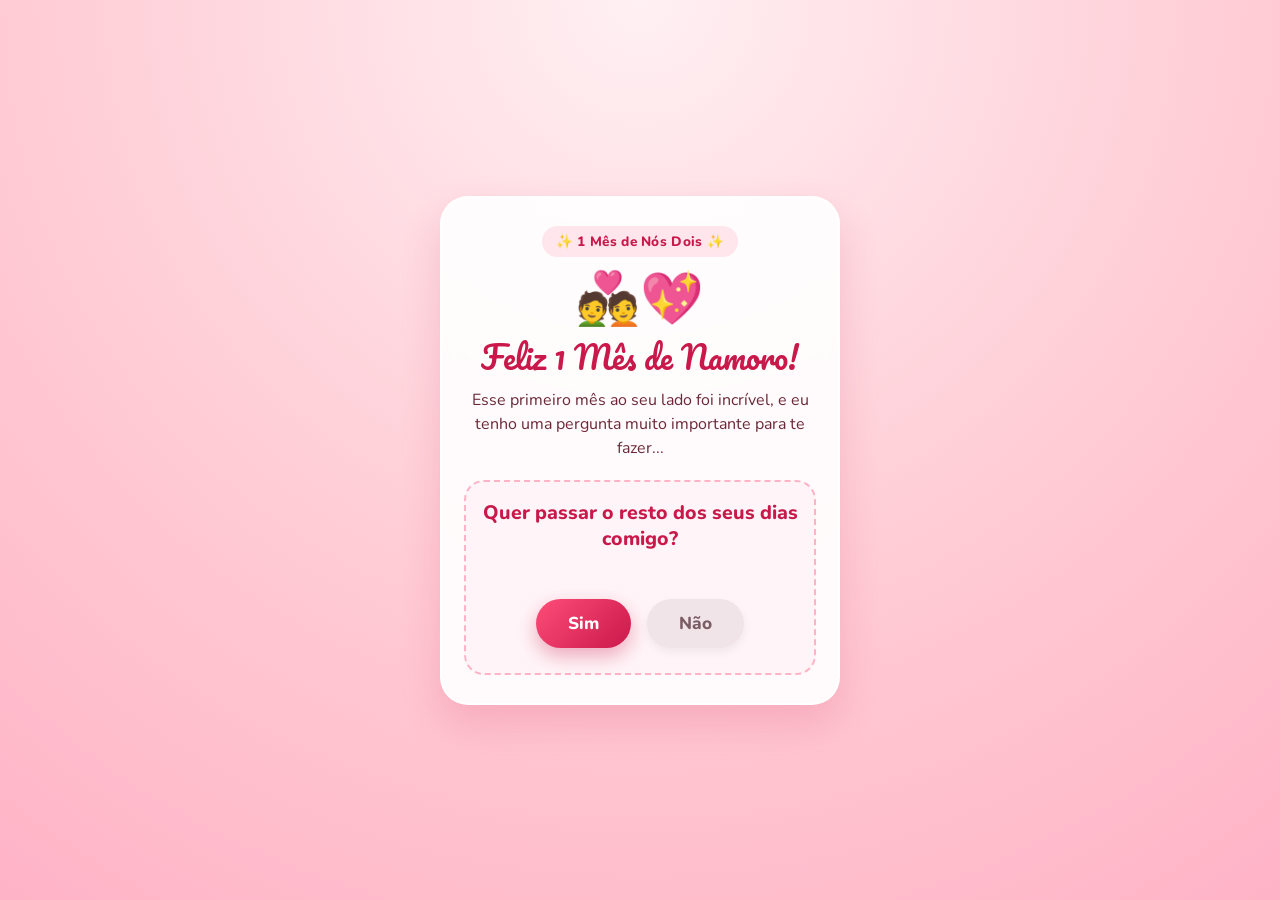
==== index.html @ 0c51f5ab "Site de 1 mes de namoro" ====
<!DOCTYPE html>
<html lang="pt-BR">
<head>
  <meta charset="UTF-8" />
  <meta name="viewport" content="width=device-width, initial-scale=1.0, maximum-scale=1.0, user-scalable=no" />
  <title>Feliz 1 Mês de Namoro! ❤️</title>
  <link rel="preconnect" href="https://fonts.googleapis.com">
  <link rel="preconnect" href="https://fonts.gstatic.com" crossorigin>
  <link href="https://fonts.googleapis.com/css2?family=Nunito:wght@500;700;800&family=Pacifico&display=swap" rel="stylesheet">
  <link rel="stylesheet" href="style.css" />
</head>
<body>
  <!-- Corações flutuantes de fundo -->
  <div class="hearts-bg" id="hearts-bg" aria-hidden="true"></div>

  <!-- Card Principal do Pedido -->
  <main class="card" id="main-card">
    <div class="badge">✨ 1 Mês de Nós Dois ✨</div>
    <div class="hero-emoji" aria-hidden="true">💑💖</div>
    <h1 class="title">Feliz 1 Mês de Namoro!</h1>
    <p class="subtitle">
      Esse primeiro mês ao seu lado foi incrível, e eu tenho uma pergunta muito importante para te fazer...
    </p>

    <div class="question-box">
      <h2 class="question">Quer passar o resto dos seus dias comigo?</h2>
      <p class="hint" id="tap-hint"></p>

      <div class="buttons-area" id="buttons-area">
        <button type="button" class="btn btn-yes" id="btn-yes">Sim</button>
        <button type="button" class="btn btn-no" id="btn-no">Não</button>
      </div>
    </div>
  </main>

  <!-- Card de Comemoração (aparece após apertar "Sim" 5 vezes) -->
  <section class="card celebration-card hidden" id="celebration-card">
    <div class="badge">🎉 Oficialmente Para Sempre! 🎉</div>
    <div class="hero-emoji pulse" aria-hidden="true">🥰💍❤️</div>
    <h1 class="title">Eu sabia que você diria SIM!</h1>
    <p class="subtitle">
      Você insistiu 5 vezes e provou que quer mesmo! 😂❤️<br /><br />
      Obrigado por fazer esse primeiro mês ser tão especial. Que seja apenas o começo de uma vida inteira juntos. Eu te amo!
    </p>
    <div class="love-counter">
      <span>1 Mês</span>
      <span class="infinity">➔ ∞</span>
    </div>
  </section>

  <script src="script.js"></script>
</body>
</html>
---- style.css ----
* {
  box-sizing: border-box;
  margin: 0;
  padding: 0;
  -webkit-tap-highlight-color: transparent;
}

:root {
  --pink-light: #ffe5ec;
  --pink-mid: #ffb3c6;
  --pink-strong: #ff4d79;
  --pink-dark: #c9184a;
  --text-dark: #4a1525;
  --white: #ffffff;
}

body {
  min-height: 100dvh;
  width: 100%;
  overflow: hidden;
  font-family: 'Nunito', sans-serif;
  background: radial-gradient(circle at top, #fff0f3 0%, #ffccd5 55%, #ffb3c6 100%);
  color: var(--text-dark);
  display: flex;
  align-items: center;
  justify-content: center;
  padding: 20px;
  position: relative;
  user-select: none;
}

/* Fundo da página triste */
body.sad-page {
  background: radial-gradient(circle at top, #eef2f7 0%, #d8e1eb 60%, #b8c6d8 100%);
  color: #2b3a4a;
}

/* Corações subindo no fundo */
.hearts-bg {
  position: fixed;
  inset: 0;
  pointer-events: none;
  z-index: 0;
  overflow: hidden;
}

.floating-heart {
  position: absolute;
  bottom: -40px;
  font-size: 1.5rem;
  opacity: 0.65;
  animation: floatUp linear forwards;
}

@keyframes floatUp {
  0% {
    transform: translateY(0) scale(0.8) rotate(0deg);
    opacity: 0;
  }
  15% {
    opacity: 0.7;
  }
  100% {
    transform: translateY(-110dvh) scale(1.25) rotate(25deg);
    opacity: 0;
  }
}

/* Card central */
.card {
  position: relative;
  z-index: 1;
  background: rgba(255, 255, 255, 0.9);
  backdrop-filter: blur(10px);
  border: 2px solid rgba(255, 255, 255, 0.95);
  border-radius: 28px;
  padding: 28px 22px;
  width: 100%;
  max-width: 400px;
  text-align: center;
  box-shadow: 0 18px 40px rgba(201, 24, 74, 0.16);
  animation: popIn 0.5s cubic-bezier(0.34, 1.56, 0.64, 1);
}

.hidden {
  display: none !important;
}

@keyframes popIn {
  from {
    opacity: 0;
    transform: scale(0.88) translateY(12px);
  }
  to {
    opacity: 1;
    transform: scale(1) translateY(0);
  }
}

.badge {
  display: inline-block;
  background: var(--pink-light);
  color: var(--pink-dark);
  font-weight: 800;
  font-size: 0.85rem;
  padding: 6px 14px;
  border-radius: 999px;
  margin-bottom: 14px;
  letter-spacing: 0.3px;
}

.hero-emoji {
  font-size: 3.2rem;
  margin-bottom: 10px;
  line-height: 1.1;
}

.pulse {
  animation: heartBeat 1.2s infinite ease-in-out;
}

@keyframes heartBeat {
  0%, 100% { transform: scale(1); }
  50% { transform: scale(1.12); }
}

.title {
  font-family: 'Pacifico', cursive;
  font-size: 1.95rem;
  color: var(--pink-dark);
  font-weight: 400;
  margin-bottom: 12px;
  line-height: 1.25;
}

.subtitle {
  font-size: 1rem;
  line-height: 1.5;
  color: #6b2737;
  margin-bottom: 20px;
}

.question-box {
  background: #fff5f8;
  border: 2px dashed var(--pink-mid);
  border-radius: 20px;
  padding: 18px 14px 22px;
}

.question {
  font-size: 1.22rem;
  font-weight: 800;
  color: var(--pink-dark);
  margin-bottom: 8px;
  line-height: 1.35;
}

.hint {
  min-height: 22px;
  font-size: 0.9rem;
  font-weight: 700;
  color: var(--pink-strong);
  margin-bottom: 14px;
  transition: opacity 0.2s ease;
}

.buttons-area {
  display: flex;
  align-items: center;
  justify-content: center;
  gap: 16px;
  min-height: 54px;
}

.btn {
  border: none;
  border-radius: 999px;
  padding: 13px 32px;
  font-family: 'Nunito', sans-serif;
  font-size: 1.08rem;
  font-weight: 800;
  cursor: pointer;
  transition: transform 0.18s ease, box-shadow 0.18s ease;
  touch-action: manipulation;
  text-decoration: none;
  display: inline-flex;
  align-items: center;
  justify-content: center;
}

.btn:active {
  transform: scale(0.95);
}

.btn-yes {
  background: linear-gradient(135deg, #ff4d79 0%, #c9184a 100%);
  color: var(--white);
  box-shadow: 0 8px 20px rgba(201, 24, 74, 0.35);
  z-index: 999;
}

/* Quando o botão Sim começa a fugir pela tela */
.btn-yes.fleeing {
  position: fixed;
  transition: left 0.22s cubic-bezier(0.34, 1.56, 0.64, 1),
              top 0.22s cubic-bezier(0.34, 1.56, 0.64, 1),
              transform 0.15s ease;
}

.btn-no {
  background: #f1e4e8;
  color: #7a5c65;
  box-shadow: 0 4px 10px rgba(0, 0, 0, 0.06);
}

.love-counter {
  display: inline-flex;
  align-items: center;
  gap: 10px;
  background: var(--pink-light);
  color: var(--pink-dark);
  padding: 10px 22px;
  border-radius: 999px;
  font-weight: 800;
  font-size: 1.15rem;
}

.infinity {
  font-size: 1.35rem;
}

/* Página do Não (carinha triste) */
.sad-card {
  box-shadow: 0 18px 40px rgba(43, 58, 74, 0.15);
}

.sad-face {
  font-size: 4.5rem;
  margin-bottom: 14px;
  animation: sadShake 2.2s infinite ease-in-out;
}

@keyframes sadShake {
  0%, 100% { transform: translateY(0) rotate(0deg); }
  25% { transform: translateY(4px) rotate(-4deg); }
  75% { transform: translateY(4px) rotate(4deg); }
}

.sad-title {
  font-size: 1.6rem;
  font-weight: 800;
  color: #2b3a4a;
  margin-bottom: 12px;
}

.sad-message {
  font-size: 1.05rem;
  line-height: 1.55;
  color: #4b5d70;
  margin-bottom: 24px;
}

.btn-back {
  background: linear-gradient(135deg, #ff4d79 0%, #c9184a 100%);
  color: var(--white);
  box-shadow: 0 8px 20px rgba(201, 24, 74, 0.3);
  width: 100%;
}
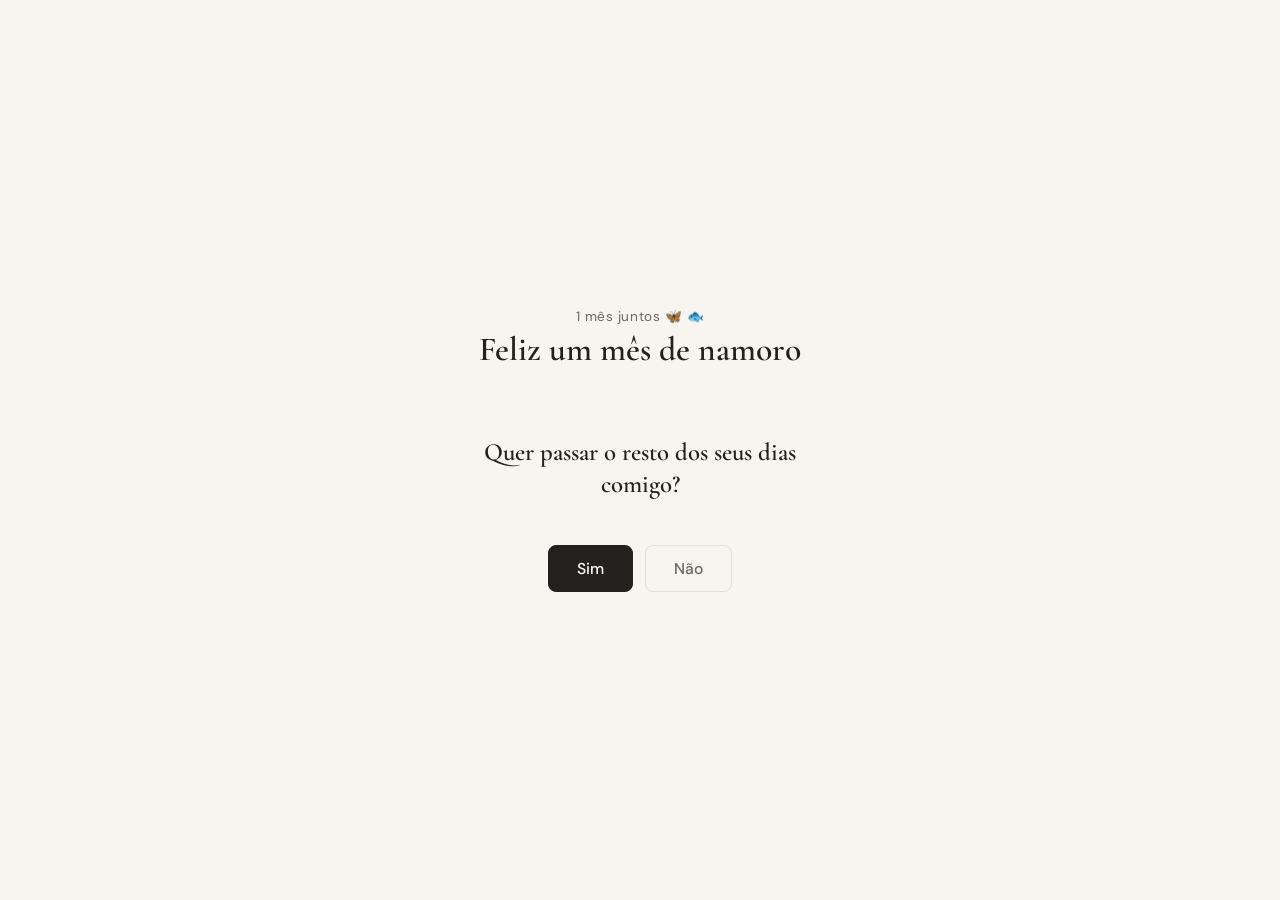
==== commit bbda382f: "Visual mais limpo estilo polaroid com borboleta e peixes" ====
--- a/index.html
+++ b/index.html
@@ -3,27 +3,34 @@
 <head>
   <meta charset="UTF-8" />
   <meta name="viewport" content="width=device-width, initial-scale=1.0, maximum-scale=1.0, user-scalable=no" />
-  <title>Feliz 1 Mês de Namoro! ❤️</title>
+  <title>1 Mês 🦋🐟</title>
   <link rel="preconnect" href="https://fonts.googleapis.com">
   <link rel="preconnect" href="https://fonts.gstatic.com" crossorigin>
-  <link href="https://fonts.googleapis.com/css2?family=Nunito:wght@500;700;800&family=Pacifico&display=swap" rel="stylesheet">
+  <link href="https://fonts.googleapis.com/css2?family=Cormorant+Garamond:ital,wght@0,600;1,600&family=DM+Sans:wght@400;500;600&display=swap" rel="stylesheet">
   <link rel="stylesheet" href="style.css" />
 </head>
 <body>
-  <!-- Corações flutuantes de fundo -->
-  <div class="hearts-bg" id="hearts-bg" aria-hidden="true"></div>
+  <main class="container" id="main-card">
+    <header class="header">
+      <span class="small-date">1 mês juntos 🦋 🐟</span>
+      <h1 class="title">Feliz um mês de namoro</h1>
+    </header>
 
-  <!-- Card Principal do Pedido -->
-  <main class="card" id="main-card">
-    <div class="badge">✨ 1 Mês de Nós Dois ✨</div>
-    <div class="hero-emoji" aria-hidden="true">💑💖</div>
-    <h1 class="title">Feliz 1 Mês de Namoro!</h1>
-    <p class="subtitle">
-      Esse primeiro mês ao seu lado foi incrível, e eu tenho uma pergunta muito importante para te fazer...
-    </p>
+    <!-- Mural de fotos estilo polaroid -->
+    <div class="photos-strip" id="photos-strip">
+      <figure class="polaroid p1">
+        <img src="foto1.jpg" alt="Nós dois" onerror="this.parentElement.classList.add('empty-photo')" />
+      </figure>
+      <figure class="polaroid p2">
+        <img src="foto2.jpg" alt="Nós dois" onerror="this.parentElement.classList.add('empty-photo')" />
+      </figure>
+      <figure class="polaroid p3">
+        <img src="foto3.jpg" alt="Nós dois" onerror="this.parentElement.classList.add('empty-photo')" />
+      </figure>
+    </div>
 
-    <div class="question-box">
-      <h2 class="question">Quer passar o resto dos seus dias comigo?</h2>
+    <div class="question-section">
+      <p class="question">Quer passar o resto dos seus dias comigo?</p>
       <p class="hint" id="tap-hint"></p>
 
       <div class="buttons-area" id="buttons-area">
@@ -33,19 +40,26 @@
     </div>
   </main>
 
-  <!-- Card de Comemoração (aparece após apertar "Sim" 5 vezes) -->
-  <section class="card celebration-card hidden" id="celebration-card">
-    <div class="badge">🎉 Oficialmente Para Sempre! 🎉</div>
-    <div class="hero-emoji pulse" aria-hidden="true">🥰💍❤️</div>
-    <h1 class="title">Eu sabia que você diria SIM!</h1>
-    <p class="subtitle">
-      Você insistiu 5 vezes e provou que quer mesmo! 😂❤️<br /><br />
-      Obrigado por fazer esse primeiro mês ser tão especial. Que seja apenas o começo de uma vida inteira juntos. Eu te amo!
+  <!-- Tela que aparece depois de apertar "Sim" 5 vezes -->
+  <section class="container hidden" id="celebration-card">
+    <span class="small-date">🦋 🐟 🐠</span>
+    <h1 class="title">Sabia que você ia dizer sim</h1>
+
+    <div class="photos-strip celebration-photos">
+      <figure class="polaroid p1">
+        <img src="foto1.jpg" alt="Nós dois" onerror="this.parentElement.classList.add('empty-photo')" />
+      </figure>
+      <figure class="polaroid p2">
+        <img src="foto2.jpg" alt="Nós dois" onerror="this.parentElement.classList.add('empty-photo')" />
+      </figure>
+      <figure class="polaroid p3">
+        <img src="foto3.jpg" alt="Nós dois" onerror="this.parentElement.classList.add('empty-photo')" />
+      </figure>
+    </div>
+
+    <p class="final-text">
+      Mesmo tendo que apertar 5 vezes. Feliz primeiro mês, meu amor 🦋🐟
     </p>
-    <div class="love-counter">
-      <span>1 Mês</span>
-      <span class="infinity">➔ ∞</span>
-    </div>
   </section>
 
   <script src="script.js"></script>
--- a/style.css
+++ b/style.css
@@ -6,263 +6,182 @@
 }
 
 :root {
-  --pink-light: #ffe5ec;
-  --pink-mid: #ffb3c6;
-  --pink-strong: #ff4d79;
-  --pink-dark: #c9184a;
-  --text-dark: #4a1525;
-  --white: #ffffff;
+  --bg: #f8f5f0;
+  --card-bg: #ffffff;
+  --text: #23201d;
+  --muted: #6e675f;
+  --border: #e5dfd5;
+  --accent: #2c3e35;
 }
 
 body {
   min-height: 100dvh;
   width: 100%;
-  overflow: hidden;
-  font-family: 'Nunito', sans-serif;
-  background: radial-gradient(circle at top, #fff0f3 0%, #ffccd5 55%, #ffb3c6 100%);
-  color: var(--text-dark);
+  overflow-x: hidden;
+  font-family: 'DM Sans', -apple-system, BlinkMacSystemFont, sans-serif;
+  background-color: var(--bg);
+  color: var(--text);
   display: flex;
   align-items: center;
   justify-content: center;
   padding: 20px;
-  position: relative;
   user-select: none;
 }
 
-/* Fundo da página triste */
-body.sad-page {
-  background: radial-gradient(circle at top, #eef2f7 0%, #d8e1eb 60%, #b8c6d8 100%);
-  color: #2b3a4a;
-}
-
-/* Corações subindo no fundo */
-.hearts-bg {
-  position: fixed;
-  inset: 0;
-  pointer-events: none;
-  z-index: 0;
-  overflow: hidden;
-}
-
-.floating-heart {
-  position: absolute;
-  bottom: -40px;
-  font-size: 1.5rem;
-  opacity: 0.65;
-  animation: floatUp linear forwards;
-}
-
-@keyframes floatUp {
-  0% {
-    transform: translateY(0) scale(0.8) rotate(0deg);
-    opacity: 0;
-  }
-  15% {
-    opacity: 0.7;
-  }
-  100% {
-    transform: translateY(-110dvh) scale(1.25) rotate(25deg);
-    opacity: 0;
-  }
-}
-
-/* Card central */
-.card {
-  position: relative;
-  z-index: 1;
-  background: rgba(255, 255, 255, 0.9);
-  backdrop-filter: blur(10px);
-  border: 2px solid rgba(255, 255, 255, 0.95);
-  border-radius: 28px;
-  padding: 28px 22px;
+.container {
   width: 100%;
-  max-width: 400px;
+  max-width: 390px;
   text-align: center;
-  box-shadow: 0 18px 40px rgba(201, 24, 74, 0.16);
-  animation: popIn 0.5s cubic-bezier(0.34, 1.56, 0.64, 1);
+  display: flex;
+  flex-direction: column;
+  align-items: center;
+  gap: 22px;
 }
 
 .hidden {
   display: none !important;
 }
 
-@keyframes popIn {
-  from {
-    opacity: 0;
-    transform: scale(0.88) translateY(12px);
-  }
-  to {
-    opacity: 1;
-    transform: scale(1) translateY(0);
-  }
+.header {
+  display: flex;
+  flex-direction: column;
+  gap: 6px;
 }
 
-.badge {
-  display: inline-block;
-  background: var(--pink-light);
-  color: var(--pink-dark);
-  font-weight: 800;
+.small-date {
   font-size: 0.85rem;
-  padding: 6px 14px;
-  border-radius: 999px;
-  margin-bottom: 14px;
-  letter-spacing: 0.3px;
-}
-
-.hero-emoji {
-  font-size: 3.2rem;
-  margin-bottom: 10px;
-  line-height: 1.1;
-}
-
-.pulse {
-  animation: heartBeat 1.2s infinite ease-in-out;
-}
-
-@keyframes heartBeat {
-  0%, 100% { transform: scale(1); }
-  50% { transform: scale(1.12); }
+  color: var(--muted);
+  letter-spacing: 0.04em;
 }
 
 .title {
-  font-family: 'Pacifico', cursive;
-  font-size: 1.95rem;
-  color: var(--pink-dark);
-  font-weight: 400;
-  margin-bottom: 12px;
-  line-height: 1.25;
+  font-family: 'Cormorant Garamond', Georgia, serif;
+  font-size: 2.1rem;
+  font-weight: 600;
+  line-height: 1.15;
+  color: var(--text);
 }
 
-.subtitle {
-  font-size: 1rem;
-  line-height: 1.5;
-  color: #6b2737;
-  margin-bottom: 20px;
+/* Mural de Polaroids */
+.photos-strip {
+  display: flex;
+  justify-content: center;
+  align-items: center;
+  gap: 8px;
+  width: 100%;
+  padding: 8px 0;
 }
 
-.question-box {
-  background: #fff5f8;
-  border: 2px dashed var(--pink-mid);
-  border-radius: 20px;
-  padding: 18px 14px 22px;
+.polaroid {
+  background: var(--card-bg);
+  padding: 6px 6px 18px 6px;
+  border: 1px solid var(--border);
+  box-shadow: 0 6px 18px rgba(0, 0, 0, 0.06);
+  width: 112px;
+  flex-shrink: 0;
+  transition: transform 0.25s ease;
+}
+
+.polaroid img {
+  width: 100%;
+  aspect-ratio: 3 / 4;
+  object-fit: cover;
+  display: block;
+  background: #ece7df;
+}
+
+.polaroid.empty-photo {
+  display: none;
+}
+
+.p1 { transform: rotate(-4deg); }
+.p2 { transform: translateY(-4px) rotate(1.5deg); z-index: 2; }
+.p3 { transform: rotate(4.5deg); }
+
+.question-section {
+  width: 100%;
+  padding-top: 6px;
 }
 
 .question {
-  font-size: 1.22rem;
-  font-weight: 800;
-  color: var(--pink-dark);
+  font-family: 'Cormorant Garamond', Georgia, serif;
+  font-size: 1.55rem;
+  font-weight: 600;
+  line-height: 1.3;
+  color: var(--text);
   margin-bottom: 8px;
-  line-height: 1.35;
 }
 
 .hint {
-  min-height: 22px;
-  font-size: 0.9rem;
-  font-weight: 700;
-  color: var(--pink-strong);
-  margin-bottom: 14px;
-  transition: opacity 0.2s ease;
+  min-height: 20px;
+  font-size: 0.85rem;
+  color: var(--muted);
+  margin-bottom: 16px;
 }
 
 .buttons-area {
   display: flex;
   align-items: center;
   justify-content: center;
-  gap: 16px;
-  min-height: 54px;
+  gap: 12px;
+  min-height: 48px;
 }
 
 .btn {
-  border: none;
-  border-radius: 999px;
-  padding: 13px 32px;
-  font-family: 'Nunito', sans-serif;
-  font-size: 1.08rem;
-  font-weight: 800;
+  border: 1px solid var(--border);
+  border-radius: 8px;
+  padding: 12px 28px;
+  font-family: 'DM Sans', sans-serif;
+  font-size: 0.98rem;
+  font-weight: 500;
   cursor: pointer;
-  transition: transform 0.18s ease, box-shadow 0.18s ease;
   touch-action: manipulation;
   text-decoration: none;
   display: inline-flex;
   align-items: center;
   justify-content: center;
+  transition: transform 0.12s ease;
 }
 
 .btn:active {
-  transform: scale(0.95);
+  transform: scale(0.96);
 }
 
 .btn-yes {
-  background: linear-gradient(135deg, #ff4d79 0%, #c9184a 100%);
-  color: var(--white);
-  box-shadow: 0 8px 20px rgba(201, 24, 74, 0.35);
+  background-color: var(--text);
+  color: #ffffff;
+  border-color: var(--text);
   z-index: 999;
 }
 
-/* Quando o botão Sim começa a fugir pela tela */
 .btn-yes.fleeing {
   position: fixed;
-  transition: left 0.22s cubic-bezier(0.34, 1.56, 0.64, 1),
-              top 0.22s cubic-bezier(0.34, 1.56, 0.64, 1),
-              transform 0.15s ease;
+  box-shadow: 0 8px 24px rgba(0, 0, 0, 0.15);
+  transition: left 0.18s ease-out, top 0.18s ease-out;
 }
 
 .btn-no {
-  background: #f1e4e8;
-  color: #7a5c65;
-  box-shadow: 0 4px 10px rgba(0, 0, 0, 0.06);
+  background-color: transparent;
+  color: var(--muted);
 }
 
-.love-counter {
-  display: inline-flex;
-  align-items: center;
-  gap: 10px;
-  background: var(--pink-light);
-  color: var(--pink-dark);
-  padding: 10px 22px;
-  border-radius: 999px;
-  font-weight: 800;
-  font-size: 1.15rem;
+.final-text {
+  font-size: 0.98rem;
+  line-height: 1.5;
+  color: var(--muted);
+  max-width: 300px;
 }
 
-.infinity {
-  font-size: 1.35rem;
-}
-
-/* Página do Não (carinha triste) */
-.sad-card {
-  box-shadow: 0 18px 40px rgba(43, 58, 74, 0.15);
+.sad-container {
+  gap: 14px;
 }
 
 .sad-face {
-  font-size: 4.5rem;
-  margin-bottom: 14px;
-  animation: sadShake 2.2s infinite ease-in-out;
-}
-
-@keyframes sadShake {
-  0%, 100% { transform: translateY(0) rotate(0deg); }
-  25% { transform: translateY(4px) rotate(-4deg); }
-  75% { transform: translateY(4px) rotate(4deg); }
-}
-
-.sad-title {
-  font-size: 1.6rem;
-  font-weight: 800;
-  color: #2b3a4a;
-  margin-bottom: 12px;
-}
-
-.sad-message {
-  font-size: 1.05rem;
-  line-height: 1.55;
-  color: #4b5d70;
-  margin-bottom: 24px;
+  font-size: 3.2rem;
+  line-height: 1;
+  margin-bottom: 4px;
 }
 
 .btn-back {
-  background: linear-gradient(135deg, #ff4d79 0%, #c9184a 100%);
-  color: var(--white);
-  box-shadow: 0 8px 20px rgba(201, 24, 74, 0.3);
-  width: 100%;
+  margin-top: 8px;
 }
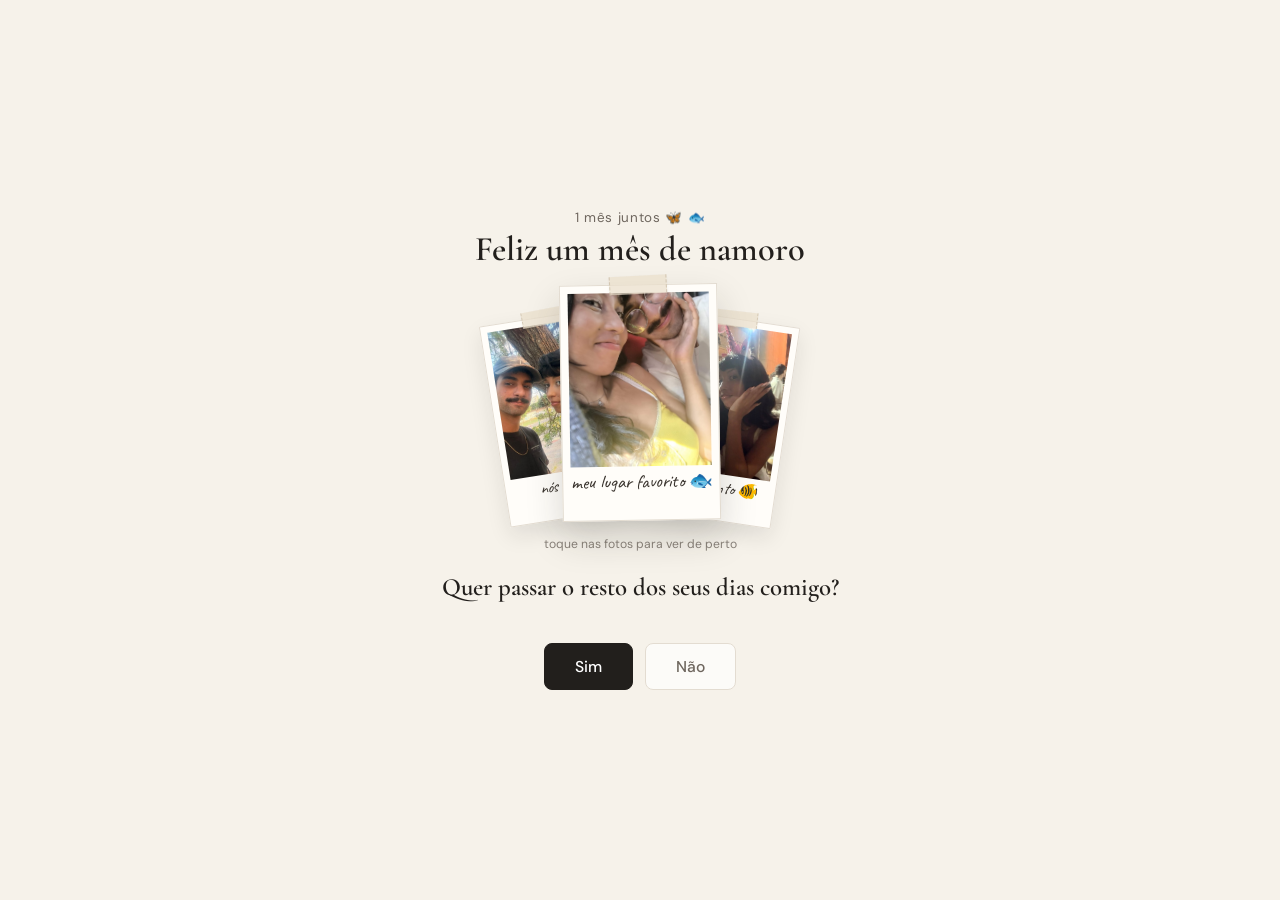
==== commit ee7daf27: "Adiciona as 3 fotos em mural polaroid interativo e emojis de borboleta e peixe subindo" ====
--- a/index.html
+++ b/index.html
@@ -6,28 +6,38 @@
   <title>1 Mês 🦋🐟</title>
   <link rel="preconnect" href="https://fonts.googleapis.com">
   <link rel="preconnect" href="https://fonts.gstatic.com" crossorigin>
-  <link href="https://fonts.googleapis.com/css2?family=Cormorant+Garamond:ital,wght@0,600;1,600&family=DM+Sans:wght@400;500;600&display=swap" rel="stylesheet">
+  <link href="https://fonts.googleapis.com/css2?family=Caveat:wght@600&family=Cormorant+Garamond:ital,wght@0,600;1,600&family=DM+Sans:wght@400;500;600&display=swap" rel="stylesheet">
   <link rel="stylesheet" href="style.css" />
 </head>
 <body>
+  <!-- Emojis de borboleta e peixe subindo ao fundo -->
+  <div class="floating-bg" id="floating-bg" aria-hidden="true"></div>
+
   <main class="container" id="main-card">
     <header class="header">
       <span class="small-date">1 mês juntos 🦋 🐟</span>
       <h1 class="title">Feliz um mês de namoro</h1>
     </header>
 
-    <!-- Mural de fotos estilo polaroid -->
-    <div class="photos-strip" id="photos-strip">
-      <figure class="polaroid p1">
-        <img src="foto1.jpg" alt="Nós dois" onerror="this.parentElement.classList.add('empty-photo')" />
+    <!-- Colagem interativa de Polaroids (toque para destacar/alternar) -->
+    <div class="polaroid-stage" id="polaroid-stage" title="Toque nas fotos para alternar">
+      <figure class="polaroid p1" data-index="0">
+        <span class="tape"></span>
+        <img src="foto1.jpg" alt="Nós dois no parque" />
+        <figcaption>nós dois 🦋</figcaption>
       </figure>
-      <figure class="polaroid p2">
-        <img src="foto2.jpg" alt="Nós dois" onerror="this.parentElement.classList.add('empty-photo')" />
+      <figure class="polaroid p2 active" data-index="1">
+        <span class="tape"></span>
+        <img src="foto2.jpg" alt="Nós dois de pertinho" />
+        <figcaption>meu lugar favorito 🐟</figcaption>
       </figure>
-      <figure class="polaroid p3">
-        <img src="foto3.jpg" alt="Nós dois" onerror="this.parentElement.classList.add('empty-photo')" />
+      <figure class="polaroid p3" data-index="2">
+        <span class="tape"></span>
+        <img src="foto3.jpg" alt="Nós dois à noite" />
+        <figcaption>cada momento 🐠</figcaption>
       </figure>
     </div>
+    <span class="photo-tip">toque nas fotos para ver de perto</span>
 
     <div class="question-section">
       <p class="question">Quer passar o resto dos seus dias comigo?</p>
@@ -41,25 +51,34 @@
   </main>
 
   <!-- Tela que aparece depois de apertar "Sim" 5 vezes -->
-  <section class="container hidden" id="celebration-card">
-    <span class="small-date">🦋 🐟 🐠</span>
-    <h1 class="title">Sabia que você ia dizer sim</h1>
+  <section class="container celebration-container hidden" id="celebration-card">
+    <header class="header">
+      <span class="small-date">1 mês de muitos 🦋 🐟 🐠</span>
+      <h1 class="title">Sabia que você ia dizer sim</h1>
+      <p class="final-text">
+        Mesmo tendo que caçar o botão 5 vezes pela tela. Feliz primeiro mês, meu amor.
+      </p>
+    </header>
 
-    <div class="photos-strip celebration-photos">
-      <figure class="polaroid p1">
-        <img src="foto1.jpg" alt="Nós dois" onerror="this.parentElement.classList.add('empty-photo')" />
+    <div class="scrapbook-grid">
+      <figure class="polaroid-large rot-left">
+        <span class="tape"></span>
+        <img src="foto1.jpg" alt="Nós dois no parque" />
+        <figcaption>debruçados no nosso mundinho 🦋</figcaption>
       </figure>
-      <figure class="polaroid p2">
-        <img src="foto2.jpg" alt="Nós dois" onerror="this.parentElement.classList.add('empty-photo')" />
+
+      <figure class="polaroid-large rot-right">
+        <span class="tape"></span>
+        <img src="foto2.jpg" alt="Nós dois de pertinho" />
+        <figcaption>meu sorriso mais fácil é com você 🐟</figcaption>
       </figure>
-      <figure class="polaroid p3">
-        <img src="foto3.jpg" alt="Nós dois" onerror="this.parentElement.classList.add('empty-photo')" />
+
+      <figure class="polaroid-large rot-left-2">
+        <span class="tape"></span>
+        <img src="foto3.jpg" alt="Nós dois à noite" />
+        <figcaption>a borboleta e o peixinho 🦋🐟</figcaption>
       </figure>
     </div>
-
-    <p class="final-text">
-      Mesmo tendo que apertar 5 vezes. Feliz primeiro mês, meu amor 🦋🐟
-    </p>
   </section>
 
   <script src="script.js"></script>
--- a/style.css
+++ b/style.css
@@ -6,12 +6,12 @@
 }
 
 :root {
-  --bg: #f8f5f0;
-  --card-bg: #ffffff;
-  --text: #23201d;
-  --muted: #6e675f;
-  --border: #e5dfd5;
-  --accent: #2c3e35;
+  --bg: #f6f2ea;
+  --paper: #fffdf9;
+  --text: #221f1c;
+  --muted: #6e665e;
+  --border: #e3dcd1;
+  --tape: rgba(235, 224, 204, 0.72);
 }
 
 body {
@@ -20,22 +20,65 @@
   overflow-x: hidden;
   font-family: 'DM Sans', -apple-system, BlinkMacSystemFont, sans-serif;
   background-color: var(--bg);
+  background-image: radial-gradient(#ded6c8 0.65px, transparent 0.65px);
+  background-size: 18px 18px;
   color: var(--text);
   display: flex;
   align-items: center;
   justify-content: center;
-  padding: 20px;
+  padding: 24px 18px;
+  position: relative;
   user-select: none;
 }
 
+/* Borboletas e peixinhos subindo ao fundo */
+.floating-bg {
+  position: fixed;
+  inset: 0;
+  pointer-events: none;
+  z-index: 0;
+  overflow: hidden;
+}
+
+.floating-item {
+  position: absolute;
+  bottom: -40px;
+  font-size: 1.35rem;
+  opacity: 0;
+  animation: riseUp linear forwards;
+  filter: saturate(0.95);
+}
+
+@keyframes riseUp {
+  0% {
+    transform: translateY(0) translateX(0) rotate(-6deg);
+    opacity: 0;
+  }
+  15% {
+    opacity: 0.55;
+  }
+  50% {
+    transform: translateY(-55dvh) translateX(14px) rotate(8deg);
+  }
+  85% {
+    opacity: 0.55;
+  }
+  100% {
+    transform: translateY(-112dvh) translateX(-10px) rotate(-6deg);
+    opacity: 0;
+  }
+}
+
 .container {
-  width: 100%;
-  max-width: 390px;
+  position: relative;
+  z-index: 1;
+  width: 100%;
+  max-width: 400px;
   text-align: center;
   display: flex;
   flex-direction: column;
   align-items: center;
-  gap: 22px;
+  gap: 16px;
 }
 
 .hidden {
@@ -45,78 +88,127 @@
 .header {
   display: flex;
   flex-direction: column;
-  gap: 6px;
+  gap: 4px;
+  align-items: center;
 }
 
 .small-date {
-  font-size: 0.85rem;
-  color: var(--muted);
-  letter-spacing: 0.04em;
+  font-size: 0.84rem;
+  color: var(--muted);
+  letter-spacing: 0.05em;
 }
 
 .title {
   font-family: 'Cormorant Garamond', Georgia, serif;
-  font-size: 2.1rem;
+  font-size: 2.15rem;
   font-weight: 600;
-  line-height: 1.15;
+  line-height: 1.12;
   color: var(--text);
 }
 
-/* Mural de Polaroids */
-.photos-strip {
-  display: flex;
+/* Palco de Polaroids interativas na tela inicial */
+.polaroid-stage {
+  position: relative;
+  width: 100%;
+  height: 235px;
+  display: flex;
+  align-items: center;
   justify-content: center;
-  align-items: center;
-  gap: 8px;
-  width: 100%;
-  padding: 8px 0;
+  margin-top: 6px;
+  cursor: pointer;
 }
 
 .polaroid {
-  background: var(--card-bg);
-  padding: 6px 6px 18px 6px;
+  position: absolute;
+  background: var(--paper);
+  padding: 7px 7px 26px 7px;
   border: 1px solid var(--border);
-  box-shadow: 0 6px 18px rgba(0, 0, 0, 0.06);
-  width: 112px;
-  flex-shrink: 0;
-  transition: transform 0.25s ease;
+  box-shadow: 0 10px 24px rgba(34, 31, 28, 0.1);
+  width: 148px;
+  transition: transform 0.38s cubic-bezier(0.22, 1, 0.36, 1),
+              box-shadow 0.38s ease,
+              z-index 0s;
 }
 
 .polaroid img {
   width: 100%;
-  aspect-ratio: 3 / 4;
+  height: 162px;
   object-fit: cover;
   display: block;
-  background: #ece7df;
-}
-
-.polaroid.empty-photo {
-  display: none;
-}
-
-.p1 { transform: rotate(-4deg); }
-.p2 { transform: translateY(-4px) rotate(1.5deg); z-index: 2; }
-.p3 { transform: rotate(4.5deg); }
+}
+
+.polaroid figcaption,
+.polaroid-large figcaption {
+  font-family: 'Caveat', cursive;
+  font-size: 1.12rem;
+  color: #3a342e;
+  margin-top: 6px;
+  line-height: 1;
+}
+
+/* Fita adesiva (washi tape) no topo da polaroid */
+.tape {
+  position: absolute;
+  top: -9px;
+  left: 50%;
+  transform: translateX(-50%) rotate(-2deg);
+  width: 54px;
+  height: 17px;
+  background: var(--tape);
+  border-left: 1px dashed rgba(180, 165, 140, 0.45);
+  border-right: 1px dashed rgba(180, 165, 140, 0.45);
+  box-shadow: 0 1px 3px rgba(0, 0, 0, 0.05);
+}
+
+/* Posições em leque das 3 fotos */
+.polaroid.p1 {
+  transform: translateX(-78px) translateY(8px) rotate(-9deg) scale(0.92);
+  z-index: 1;
+}
+
+.polaroid.p2 {
+  transform: translateX(0) translateY(-4px) rotate(1.5deg) scale(0.95);
+  z-index: 2;
+}
+
+.polaroid.p3 {
+  transform: translateX(78px) translateY(10px) rotate(8.5deg) scale(0.92);
+  z-index: 1;
+}
+
+/* Foto que está em destaque no momento */
+.polaroid.active {
+  transform: translateX(0) translateY(-6px) rotate(-1deg) scale(1.07) !important;
+  z-index: 5 !important;
+  box-shadow: 0 16px 34px rgba(34, 31, 28, 0.18);
+}
+
+.photo-tip {
+  font-size: 0.76rem;
+  color: var(--muted);
+  opacity: 0.8;
+  margin-top: -6px;
+}
 
 .question-section {
   width: 100%;
-  padding-top: 6px;
+  padding-top: 4px;
 }
 
 .question {
   font-family: 'Cormorant Garamond', Georgia, serif;
   font-size: 1.55rem;
   font-weight: 600;
-  line-height: 1.3;
+  line-height: 1.25;
   color: var(--text);
-  margin-bottom: 8px;
+  margin-bottom: 6px;
 }
 
 .hint {
   min-height: 20px;
-  font-size: 0.85rem;
-  color: var(--muted);
-  margin-bottom: 16px;
+  font-size: 0.86rem;
+  color: var(--muted);
+  margin-bottom: 14px;
 }
 
 .buttons-area {
@@ -130,7 +222,7 @@
 .btn {
   border: 1px solid var(--border);
   border-radius: 8px;
-  padding: 12px 28px;
+  padding: 12px 30px;
   font-family: 'DM Sans', sans-serif;
   font-size: 0.98rem;
   font-weight: 500;
@@ -156,21 +248,63 @@
 
 .btn-yes.fleeing {
   position: fixed;
-  box-shadow: 0 8px 24px rgba(0, 0, 0, 0.15);
+  box-shadow: 0 8px 24px rgba(0, 0, 0, 0.18);
   transition: left 0.18s ease-out, top 0.18s ease-out;
 }
 
 .btn-no {
-  background-color: transparent;
-  color: var(--muted);
+  background-color: rgba(255, 255, 255, 0.65);
+  color: var(--muted);
+}
+
+/* Galeria final (após aceitar 5x) */
+.celebration-container {
+  padding-bottom: 28px;
+  gap: 22px;
 }
 
 .final-text {
-  font-size: 0.98rem;
+  font-size: 0.96rem;
   line-height: 1.5;
   color: var(--muted);
-  max-width: 300px;
-}
+  max-width: 310px;
+  margin-top: 4px;
+}
+
+.scrapbook-grid {
+  display: flex;
+  flex-direction: column;
+  align-items: center;
+  gap: 26px;
+  width: 100%;
+  margin-top: 6px;
+}
+
+.polaroid-large {
+  position: relative;
+  background: var(--paper);
+  padding: 10px 10px 30px 10px;
+  border: 1px solid var(--border);
+  box-shadow: 0 12px 28px rgba(34, 31, 28, 0.1);
+  width: 86%;
+  max-width: 280px;
+}
+
+.polaroid-large img {
+  width: 100%;
+  aspect-ratio: 4 / 4.3;
+  object-fit: cover;
+  display: block;
+}
+
+.polaroid-large figcaption {
+  font-size: 1.3rem;
+  margin-top: 10px;
+}
+
+.rot-left { transform: rotate(-2.5deg); }
+.rot-right { transform: rotate(2.2deg); }
+.rot-left-2 { transform: rotate(-1.5deg); }
 
 .sad-container {
   gap: 14px;
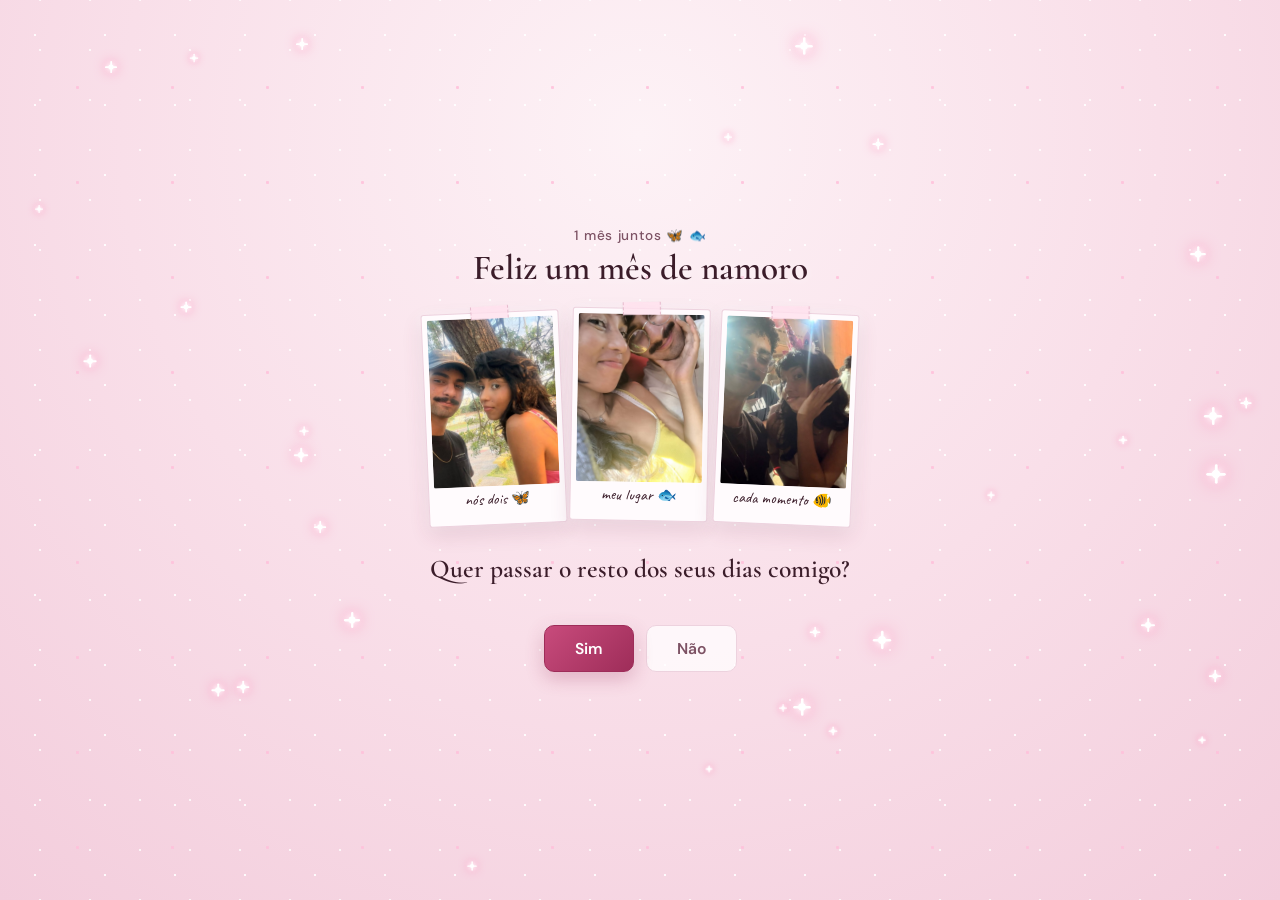
==== commit 386f3d13: "Polaroids lado a lado, fundo rosa com glitter e frase nOhvis" ====
--- a/index.html
+++ b/index.html
@@ -10,7 +10,8 @@
   <link rel="stylesheet" href="style.css" />
 </head>
 <body>
-  <!-- Emojis de borboleta e peixe subindo ao fundo -->
+  <!-- Camada de glitter brilhando e borboletas/peixes subindo ao fundo -->
+  <div class="glitter-layer" id="glitter-layer" aria-hidden="true"></div>
   <div class="floating-bg" id="floating-bg" aria-hidden="true"></div>
 
   <main class="container" id="main-card">
@@ -19,17 +20,17 @@
       <h1 class="title">Feliz um mês de namoro</h1>
     </header>
 
-    <!-- Colagem interativa de Polaroids (toque para destacar/alternar) -->
-    <div class="polaroid-stage" id="polaroid-stage" title="Toque nas fotos para alternar">
+    <!-- 3 Polaroids lado a lado no celular -->
+    <div class="polaroid-row" id="polaroid-stage">
       <figure class="polaroid p1" data-index="0">
         <span class="tape"></span>
         <img src="foto1.jpg" alt="Nós dois no parque" />
         <figcaption>nós dois 🦋</figcaption>
       </figure>
-      <figure class="polaroid p2 active" data-index="1">
+      <figure class="polaroid p2" data-index="1">
         <span class="tape"></span>
         <img src="foto2.jpg" alt="Nós dois de pertinho" />
-        <figcaption>meu lugar favorito 🐟</figcaption>
+        <figcaption>meu lugar 🐟</figcaption>
       </figure>
       <figure class="polaroid p3" data-index="2">
         <span class="tape"></span>
@@ -37,7 +38,6 @@
         <figcaption>cada momento 🐠</figcaption>
       </figure>
     </div>
-    <span class="photo-tip">toque nas fotos para ver de perto</span>
 
     <div class="question-section">
       <p class="question">Quer passar o resto dos seus dias comigo?</p>
@@ -54,29 +54,29 @@
   <section class="container celebration-container hidden" id="celebration-card">
     <header class="header">
       <span class="small-date">1 mês de muitos 🦋 🐟 🐠</span>
-      <h1 class="title">Sabia que você ia dizer sim</h1>
+      <h1 class="title">nOhvis, sabia que ce ia aceitar</h1>
       <p class="final-text">
-        Mesmo tendo que caçar o botão 5 vezes pela tela. Feliz primeiro mês, meu amor.
+        Mesmo tendo que caçar o botão 5 vezes pela tela. Feliz primeiro mês, meu amor 🦋🐟
       </p>
     </header>
 
-    <div class="scrapbook-grid">
-      <figure class="polaroid-large rot-left">
+    <div class="polaroid-row celebration-row">
+      <figure class="polaroid p1">
         <span class="tape"></span>
         <img src="foto1.jpg" alt="Nós dois no parque" />
-        <figcaption>debruçados no nosso mundinho 🦋</figcaption>
+        <figcaption>nosso mundinho 🦋</figcaption>
       </figure>
 
-      <figure class="polaroid-large rot-right">
+      <figure class="polaroid p2">
         <span class="tape"></span>
         <img src="foto2.jpg" alt="Nós dois de pertinho" />
-        <figcaption>meu sorriso mais fácil é com você 🐟</figcaption>
+        <figcaption>meu sorriso 🐟</figcaption>
       </figure>
 
-      <figure class="polaroid-large rot-left-2">
+      <figure class="polaroid p3">
         <span class="tape"></span>
         <img src="foto3.jpg" alt="Nós dois à noite" />
-        <figcaption>a borboleta e o peixinho 🦋🐟</figcaption>
+        <figcaption>borboleta & peixe 🐠</figcaption>
       </figure>
     </div>
   </section>
--- a/style.css
+++ b/style.css
@@ -6,12 +6,15 @@
 }
 
 :root {
-  --bg: #f6f2ea;
-  --paper: #fffdf9;
-  --text: #221f1c;
-  --muted: #6e665e;
-  --border: #e3dcd1;
-  --tape: rgba(235, 224, 204, 0.72);
+  --bg-top: #fdf2f6;
+  --bg-mid: #f9dfe9;
+  --bg-bottom: #f3cddc;
+  --paper: #fffbfd;
+  --text: #3b1d2a;
+  --muted: #7d5264;
+  --border: #edd2de;
+  --accent: #a63a64;
+  --tape: rgba(255, 225, 238, 0.78);
 }
 
 body {
@@ -19,16 +22,73 @@
   width: 100%;
   overflow-x: hidden;
   font-family: 'DM Sans', -apple-system, BlinkMacSystemFont, sans-serif;
-  background-color: var(--bg);
-  background-image: radial-gradient(#ded6c8 0.65px, transparent 0.65px);
-  background-size: 18px 18px;
+  background: radial-gradient(circle at 50% 15%, var(--bg-top) 0%, var(--bg-mid) 52%, var(--bg-bottom) 100%);
   color: var(--text);
   display: flex;
   align-items: center;
   justify-content: center;
-  padding: 24px 18px;
+  padding: 20px 12px;
   position: relative;
   user-select: none;
+}
+
+/* Camada de glitter / brilhos cintilantes */
+.glitter-layer {
+  position: fixed;
+  inset: 0;
+  pointer-events: none;
+  z-index: 0;
+  overflow: hidden;
+  background-image:
+    radial-gradient(circle, rgba(255, 255, 255, 0.9) 1px, transparent 1.5px),
+    radial-gradient(circle, rgba(255, 192, 218, 0.85) 1.2px, transparent 2px),
+    radial-gradient(circle, rgba(255, 255, 255, 0.75) 0.8px, transparent 1.5px);
+  background-size: 70px 70px, 95px 95px, 50px 50px;
+  background-position: 0 0, 30px 40px, 15px 25px;
+}
+
+.sparkle {
+  position: absolute;
+  width: 6px;
+  height: 6px;
+  border-radius: 50%;
+  background: #ffffff;
+  box-shadow:
+    0 0 6px 2px rgba(255, 255, 255, 0.95),
+    0 0 12px 4px rgba(255, 145, 190, 0.7);
+  animation: twinkle ease-in-out infinite;
+}
+
+.sparkle::before,
+.sparkle::after {
+  content: '';
+  position: absolute;
+  top: 50%;
+  left: 50%;
+  background: #ffffff;
+  transform: translate(-50%, -50%);
+  border-radius: 999px;
+}
+
+.sparkle::before {
+  width: 14px;
+  height: 1.6px;
+}
+
+.sparkle::after {
+  width: 1.6px;
+  height: 14px;
+}
+
+@keyframes twinkle {
+  0%, 100% {
+    opacity: 0.15;
+    transform: scale(0.4) rotate(0deg);
+  }
+  50% {
+    opacity: 1;
+    transform: scale(1.15) rotate(45deg);
+  }
 }
 
 /* Borboletas e peixinhos subindo ao fundo */
@@ -46,7 +106,6 @@
   font-size: 1.35rem;
   opacity: 0;
   animation: riseUp linear forwards;
-  filter: saturate(0.95);
 }
 
 @keyframes riseUp {
@@ -55,13 +114,13 @@
     opacity: 0;
   }
   15% {
-    opacity: 0.55;
+    opacity: 0.65;
   }
   50% {
     transform: translateY(-55dvh) translateX(14px) rotate(8deg);
   }
   85% {
-    opacity: 0.55;
+    opacity: 0.65;
   }
   100% {
     transform: translateY(-112dvh) translateX(-10px) rotate(-6deg);
@@ -73,12 +132,12 @@
   position: relative;
   z-index: 1;
   width: 100%;
-  max-width: 400px;
+  max-width: 430px;
   text-align: center;
   display: flex;
   flex-direction: column;
   align-items: center;
-  gap: 16px;
+  gap: 18px;
 }
 
 .hidden {
@@ -93,101 +152,97 @@
 }
 
 .small-date {
-  font-size: 0.84rem;
+  font-size: 0.85rem;
   color: var(--muted);
   letter-spacing: 0.05em;
+  font-weight: 500;
 }
 
 .title {
   font-family: 'Cormorant Garamond', Georgia, serif;
-  font-size: 2.15rem;
+  font-size: 2.2rem;
   font-weight: 600;
   line-height: 1.12;
   color: var(--text);
-}
-
-/* Palco de Polaroids interativas na tela inicial */
-.polaroid-stage {
+  text-shadow: 0 1px 10px rgba(255, 255, 255, 0.7);
+}
+
+/* 3 Polaroids lado a lado na tela do celular */
+.polaroid-row {
+  display: grid;
+  grid-template-columns: repeat(3, 1fr);
+  gap: 8px;
+  width: 100%;
+  align-items: center;
+  margin: 6px 0;
+}
+
+.polaroid {
   position: relative;
-  width: 100%;
-  height: 235px;
-  display: flex;
-  align-items: center;
-  justify-content: center;
-  margin-top: 6px;
+  background: var(--paper);
+  padding: 5px 5px 16px 5px;
+  border: 1px solid var(--border);
+  border-radius: 3px;
+  box-shadow:
+    0 8px 20px rgba(122, 46, 77, 0.14),
+    0 0 12px rgba(255, 255, 255, 0.6);
+  width: 100%;
+  transition: transform 0.3s cubic-bezier(0.22, 1, 0.36, 1), box-shadow 0.3s ease;
   cursor: pointer;
 }
 
-.polaroid {
-  position: absolute;
-  background: var(--paper);
-  padding: 7px 7px 26px 7px;
-  border: 1px solid var(--border);
-  box-shadow: 0 10px 24px rgba(34, 31, 28, 0.1);
-  width: 148px;
-  transition: transform 0.38s cubic-bezier(0.22, 1, 0.36, 1),
-              box-shadow 0.38s ease,
-              z-index 0s;
-}
-
 .polaroid img {
   width: 100%;
-  height: 162px;
+  aspect-ratio: 3 / 4;
   object-fit: cover;
   display: block;
-}
-
-.polaroid figcaption,
-.polaroid-large figcaption {
+  border-radius: 2px;
+}
+
+.polaroid figcaption {
   font-family: 'Caveat', cursive;
-  font-size: 1.12rem;
-  color: #3a342e;
+  font-size: 0.98rem;
+  color: var(--text);
   margin-top: 6px;
   line-height: 1;
-}
-
-/* Fita adesiva (washi tape) no topo da polaroid */
+  white-space: nowrap;
+  overflow: hidden;
+  text-overflow: ellipsis;
+}
+
+/* Fita adesiva delicada no topo de cada polaroid */
 .tape {
   position: absolute;
-  top: -9px;
+  top: -7px;
   left: 50%;
   transform: translateX(-50%) rotate(-2deg);
-  width: 54px;
-  height: 17px;
+  width: 38px;
+  height: 13px;
   background: var(--tape);
-  border-left: 1px dashed rgba(180, 165, 140, 0.45);
-  border-right: 1px dashed rgba(180, 165, 140, 0.45);
+  border-left: 1px dashed rgba(200, 140, 165, 0.45);
+  border-right: 1px dashed rgba(200, 140, 165, 0.45);
   box-shadow: 0 1px 3px rgba(0, 0, 0, 0.05);
 }
 
-/* Posições em leque das 3 fotos */
+/* Leve inclinação natural mantendo uma ao lado da outra */
 .polaroid.p1 {
-  transform: translateX(-78px) translateY(8px) rotate(-9deg) scale(0.92);
-  z-index: 1;
+  transform: rotate(-2.5deg);
 }
 
 .polaroid.p2 {
-  transform: translateX(0) translateY(-4px) rotate(1.5deg) scale(0.95);
-  z-index: 2;
+  transform: translateY(-4px) rotate(1deg);
 }
 
 .polaroid.p3 {
-  transform: translateX(78px) translateY(10px) rotate(8.5deg) scale(0.92);
-  z-index: 1;
-}
-
-/* Foto que está em destaque no momento */
+  transform: rotate(2.5deg);
+}
+
 .polaroid.active {
-  transform: translateX(0) translateY(-6px) rotate(-1deg) scale(1.07) !important;
-  z-index: 5 !important;
-  box-shadow: 0 16px 34px rgba(34, 31, 28, 0.18);
-}
-
-.photo-tip {
-  font-size: 0.76rem;
-  color: var(--muted);
-  opacity: 0.8;
-  margin-top: -6px;
+  transform: translateY(-7px) scale(1.06) rotate(0deg);
+  z-index: 4;
+  box-shadow:
+    0 12px 26px rgba(166, 58, 100, 0.24),
+    0 0 16px rgba(255, 255, 255, 0.9);
 }
 
 .question-section {
@@ -197,7 +252,7 @@
 
 .question {
   font-family: 'Cormorant Garamond', Georgia, serif;
-  font-size: 1.55rem;
+  font-size: 1.6rem;
   font-weight: 600;
   line-height: 1.25;
   color: var(--text);
@@ -206,8 +261,9 @@
 
 .hint {
   min-height: 20px;
-  font-size: 0.86rem;
-  color: var(--muted);
+  font-size: 0.88rem;
+  color: var(--accent);
+  font-weight: 500;
   margin-bottom: 14px;
 }
 
@@ -221,11 +277,11 @@
 
 .btn {
   border: 1px solid var(--border);
-  border-radius: 8px;
+  border-radius: 10px;
   padding: 12px 30px;
   font-family: 'DM Sans', sans-serif;
   font-size: 0.98rem;
-  font-weight: 500;
+  font-weight: 600;
   cursor: pointer;
   touch-action: manipulation;
   text-decoration: none;
@@ -240,71 +296,40 @@
 }
 
 .btn-yes {
-  background-color: var(--text);
+  background: linear-gradient(135deg, #c84b7c 0%, #9e2d59 100%);
   color: #ffffff;
-  border-color: var(--text);
+  border-color: #9e2d59;
+  box-shadow:
+    0 6px 18px rgba(158, 45, 89, 0.3),
+    0 0 10px rgba(255, 255, 255, 0.5);
   z-index: 999;
 }
 
 .btn-yes.fleeing {
   position: fixed;
-  box-shadow: 0 8px 24px rgba(0, 0, 0, 0.18);
+  box-shadow:
+    0 8px 24px rgba(158, 45, 89, 0.38),
+    0 0 14px rgba(255, 255, 255, 0.75);
   transition: left 0.18s ease-out, top 0.18s ease-out;
 }
 
 .btn-no {
-  background-color: rgba(255, 255, 255, 0.65);
+  background-color: rgba(255, 255, 255, 0.75);
   color: var(--muted);
 }
 
-/* Galeria final (após aceitar 5x) */
+/* Tela de comemoração */
 .celebration-container {
-  padding-bottom: 28px;
-  gap: 22px;
+  gap: 20px;
 }
 
 .final-text {
-  font-size: 0.96rem;
+  font-size: 0.98rem;
   line-height: 1.5;
   color: var(--muted);
-  max-width: 310px;
+  max-width: 320px;
   margin-top: 4px;
 }
-
-.scrapbook-grid {
-  display: flex;
-  flex-direction: column;
-  align-items: center;
-  gap: 26px;
-  width: 100%;
-  margin-top: 6px;
-}
-
-.polaroid-large {
-  position: relative;
-  background: var(--paper);
-  padding: 10px 10px 30px 10px;
-  border: 1px solid var(--border);
-  box-shadow: 0 12px 28px rgba(34, 31, 28, 0.1);
-  width: 86%;
-  max-width: 280px;
-}
-
-.polaroid-large img {
-  width: 100%;
-  aspect-ratio: 4 / 4.3;
-  object-fit: cover;
-  display: block;
-}
-
-.polaroid-large figcaption {
-  font-size: 1.3rem;
-  margin-top: 10px;
-}
-
-.rot-left { transform: rotate(-2.5deg); }
-.rot-right { transform: rotate(2.2deg); }
-.rot-left-2 { transform: rotate(-1.5deg); }
 
 .sad-container {
   gap: 14px;
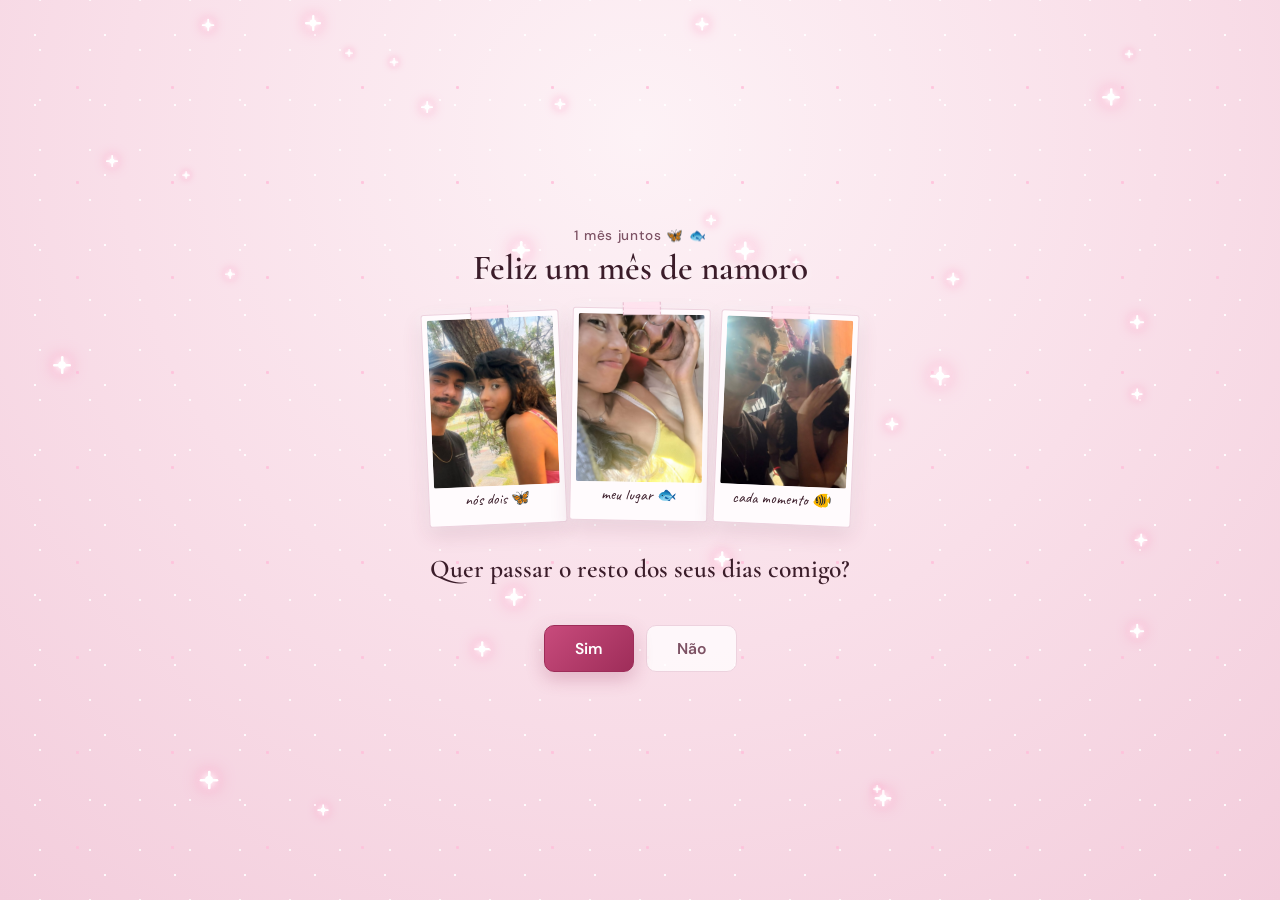
==== commit a96e1241: "Aumenta para 8 toques no Sim e adiciona playlist do Spotify no final" ====
--- a/index.html
+++ b/index.html
@@ -50,13 +50,13 @@
     </div>
   </main>
 
-  <!-- Tela que aparece depois de apertar "Sim" 5 vezes -->
+  <!-- Tela que aparece depois de apertar "Sim" 8 vezes -->
   <section class="container celebration-container hidden" id="celebration-card">
     <header class="header">
       <span class="small-date">1 mês de muitos 🦋 🐟 🐠</span>
       <h1 class="title">nOhvis, sabia que ce ia aceitar</h1>
       <p class="final-text">
-        Mesmo tendo que caçar o botão 5 vezes pela tela. Feliz primeiro mês, meu amor 🦋🐟
+        Mesmo tendo que caçar o botão 8 vezes pela tela. Feliz primeiro mês, meu amor 🦋🐟
       </p>
     </header>
 
@@ -79,6 +79,28 @@
         <figcaption>borboleta & peixe 🐠</figcaption>
       </figure>
     </div>
+
+    <!-- Playlist do Spotify -->
+    <div class="spotify-box">
+      <p class="spotify-label">Fiz essa playlist com as músicas que marcaram a gente 🦋🐟</p>
+      <iframe
+        style="border-radius:12px"
+        src="https://open.spotify.com/embed/playlist/4Eyw2b2FuxJNeZmkwEuEuH?utm_source=generator"
+        width="100%"
+        height="152"
+        frameBorder="0"
+        allowfullscreen=""
+        allow="autoplay; clipboard-write; encrypted-media; fullscreen; picture-in-picture"
+        loading="lazy">
+      </iframe>
+      <a
+        href="https://open.spotify.com/playlist/4Eyw2b2FuxJNeZmkwEuEuH?si=sK_d_2yMT8SZddMpPjfyzA"
+        target="_blank"
+        rel="noopener noreferrer"
+        class="btn btn-yes btn-spotify">
+        Abrir playlist no Spotify 🦋
+      </a>
+    </div>
   </section>
 
   <script src="script.js"></script>
--- a/style.css
+++ b/style.css
@@ -320,15 +320,46 @@
 
 /* Tela de comemoração */
 .celebration-container {
-  gap: 20px;
+  gap: 18px;
+  padding-bottom: 24px;
 }
 
 .final-text {
-  font-size: 0.98rem;
+  font-size: 0.96rem;
   line-height: 1.5;
   color: var(--muted);
-  max-width: 320px;
+  max-width: 330px;
   margin-top: 4px;
+}
+
+/* Caixa da playlist do Spotify */
+.spotify-box {
+  width: 100%;
+  background: rgba(255, 251, 253, 0.82);
+  border: 1px solid var(--border);
+  border-radius: 16px;
+  padding: 14px 12px;
+  box-shadow:
+    0 10px 24px rgba(122, 46, 77, 0.12),
+    0 0 14px rgba(255, 255, 255, 0.65);
+  display: flex;
+  flex-direction: column;
+  align-items: center;
+  gap: 10px;
+  margin-top: 4px;
+}
+
+.spotify-label {
+  font-size: 0.92rem;
+  font-weight: 600;
+  color: var(--text);
+  line-height: 1.35;
+}
+
+.btn-spotify {
+  width: 100%;
+  padding: 11px 20px;
+  font-size: 0.94rem;
 }
 
 .sad-container {
